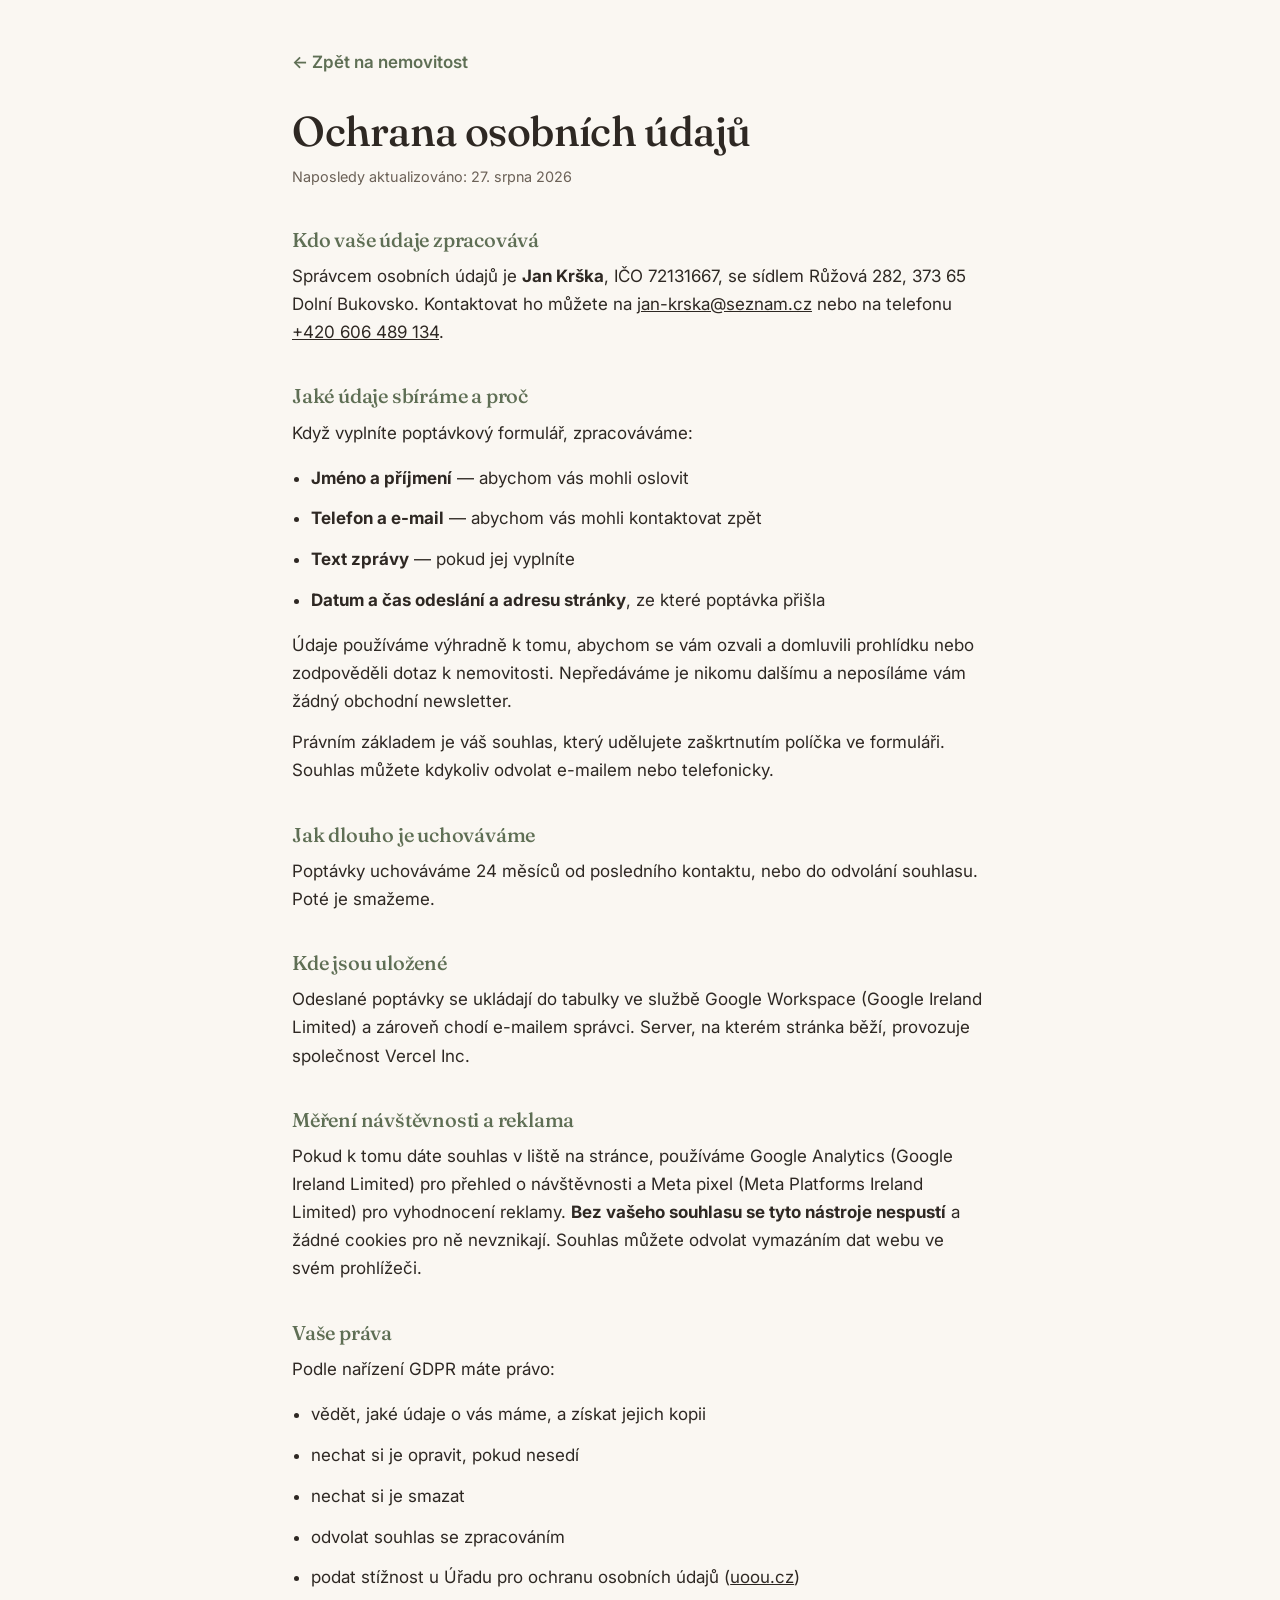
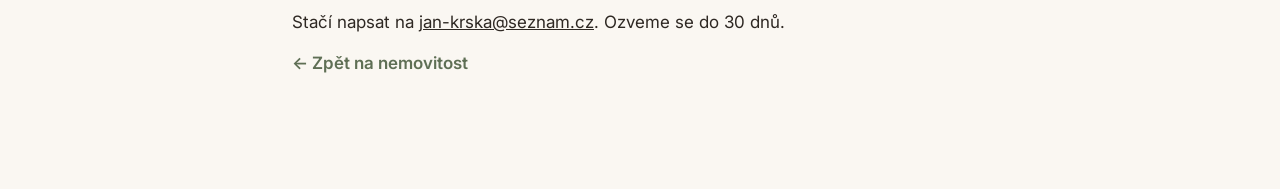
==== zasady-ochrany-osobnich-udaju.html @ 776057e8 "add property landing page for Adamov 5+kk Single-page site for one property, built for paid traffic " ====
<!DOCTYPE html>
<html lang="cs">
<head>
<meta charset="utf-8">
<meta name="viewport" content="width=device-width, initial-scale=1">
<title>Ochrana osobních údajů — JK nemovitosti</title>
<meta name="robots" content="noindex">
<link rel="preconnect" href="https://fonts.googleapis.com">
<link rel="preconnect" href="https://fonts.gstatic.com" crossorigin>
<link href="https://fonts.googleapis.com/css2?family=Fraunces:opsz,wght@9..144,400;9..144,500;9..144,600&family=Inter:wght@400;500;600&display=swap" rel="stylesheet">
<link rel="stylesheet" href="css/style.css">
<style>
  .zasady { max-width: 760px; margin-inline: auto; padding: 3rem clamp(1.1rem, 4vw, 2rem) 5rem; }
  .zasady h1 { font-size: clamp(1.9rem, 4vw, 2.6rem); margin-bottom: .6rem; }
  .zasady h2 { font-size: 1.25rem; margin: 2.4rem 0 .7rem; color: var(--akcent); }
  .zasady p, .zasady li { margin: 0 0 .8rem; }
  .zasady ul { padding-left: 1.2rem; }
  .zasady .datum { color: var(--text-tlum); font-size: .9rem; margin-bottom: 2rem; }
  .doplnit { background: #F6E3DE; color: #8E3826; padding: .1rem .4rem; border-radius: 6px; font-weight: 600; }
  .zpet { display: inline-block; margin-bottom: 2rem; font-weight: 600; text-decoration: none; color: var(--akcent); }
</style>
</head>
<body>

<div class="zasady">
  <a class="zpet" href="index.html">← Zpět na nemovitost</a>

  <h1>Ochrana osobních údajů</h1>
  <p class="datum">Naposledy aktualizováno: 27. srpna 2026</p>

  <h2>Kdo vaše údaje zpracovává</h2>
  <p>
    Správcem osobních údajů je <strong>Jan Krška</strong>,
    IČO 72131667,
    se sídlem Růžová 282, 373 65 Dolní Bukovsko.
    Kontaktovat ho můžete na <a href="mailto:jan-krska@seznam.cz">jan-krska@seznam.cz</a>
    nebo na telefonu <a href="tel:+420606489134">+420 606 489 134</a>.
  </p>

  <h2>Jaké údaje sbíráme a proč</h2>
  <p>Když vyplníte poptávkový formulář, zpracováváme:</p>
  <ul>
    <li><strong>Jméno a příjmení</strong> — abychom vás mohli oslovit</li>
    <li><strong>Telefon a e-mail</strong> — abychom vás mohli kontaktovat zpět</li>
    <li><strong>Text zprávy</strong> — pokud jej vyplníte</li>
    <li><strong>Datum a čas odeslání a adresu stránky</strong>, ze které poptávka přišla</li>
  </ul>
  <p>
    Údaje používáme výhradně k tomu, abychom se vám ozvali a domluvili prohlídku nebo
    zodpověděli dotaz k nemovitosti. Nepředáváme je nikomu dalšímu a neposíláme vám
    žádný obchodní newsletter.
  </p>
  <p>
    Právním základem je váš souhlas, který udělujete zaškrtnutím políčka ve formuláři.
    Souhlas můžete kdykoliv odvolat e-mailem nebo telefonicky.
  </p>

  <h2>Jak dlouho je uchováváme</h2>
  <p>
    Poptávky uchováváme 24 měsíců od
    posledního kontaktu, nebo do odvolání souhlasu. Poté je smažeme.
  </p>

  <h2>Kde jsou uložené</h2>
  <p>
    Odeslané poptávky se ukládají do tabulky ve službě Google Workspace (Google Ireland
    Limited) a zároveň chodí e-mailem správci. Server, na kterém stránka běží, provozuje
    společnost Vercel Inc.
  </p>

  <h2>Měření návštěvnosti a reklama</h2>
  <p>
    Pokud k tomu dáte souhlas v liště na stránce, používáme Google Analytics (Google
    Ireland Limited) pro přehled o návštěvnosti a Meta pixel (Meta Platforms Ireland
    Limited) pro vyhodnocení reklamy. <strong>Bez vašeho souhlasu se tyto nástroje
    nespustí</strong> a žádné cookies pro ně nevznikají. Souhlas můžete odvolat vymazáním
    dat webu ve svém prohlížeči.
  </p>

  <h2>Vaše práva</h2>
  <p>Podle nařízení GDPR máte právo:</p>
  <ul>
    <li>vědět, jaké údaje o vás máme, a získat jejich kopii</li>
    <li>nechat si je opravit, pokud nesedí</li>
    <li>nechat si je smazat</li>
    <li>odvolat souhlas se zpracováním</li>
    <li>podat stížnost u Úřadu pro ochranu osobních údajů (<a href="https://www.uoou.cz" target="_blank" rel="noopener">uoou.cz</a>)</li>
  </ul>
  <p>
    Stačí napsat na <a href="mailto:jan-krska@seznam.cz">jan-krska@seznam.cz</a>.
    Ozveme se do 30 dnů.
  </p>

  <a class="zpet" href="index.html">← Zpět na nemovitost</a>
</div>

</body>
</html>
---- css/style.css ----
/* =========================================================
   Krška nemovitosti — styly
   Paleta vychází z fotek domu: krémová, greige, espresso,
   šalvějová zeleň a dub.
   ========================================================= */

:root {
  --pozadi:    #FAF7F2;
  --karty:     #F1EBE2;
  --karty-tmy: #E7DFD3;
  --text:      #2E2823;
  --text-tlum: #6B6157;
  --akcent:    #5F6F55;
  --akcent-tm: #4C5A44;
  --dub:       #B08D6A;
  --bila:      #FFFFFF;

  --r-karta:   20px;
  --r-tlacitko:14px;
  --r-male:    12px;

  --sirka:     1180px;
  --sirka-uzka: 780px;

  --sekce-y:   clamp(2.4rem, 5vw, 4.2rem);
}

* { box-sizing: border-box; }

/* Rolování na formulář si řídí js/main.js. Vlastnost scroll-behavior: smooth
   se tu záměrně nepoužívá — prohlížeč animaci přeruší, jakmile se během ní
   doloží obrázek, a tlačítko pak nikam neskočí. */
@media (prefers-reduced-motion: reduce) {
  *, *::before, *::after { animation-duration: .01ms !important; transition-duration: .01ms !important; }
}

body {
  margin: 0;
  background: var(--pozadi);
  color: var(--text);
  font-family: 'Inter', -apple-system, BlinkMacSystemFont, 'Segoe UI', sans-serif;
  font-size: 17px;
  line-height: 1.65;
  -webkit-font-smoothing: antialiased;
  /* místo pro mobilní lištu, ať nepřekrývá patičku */
  padding-bottom: env(safe-area-inset-bottom);
}

img { max-width: 100%; display: block; }

h1, h2, h3 {
  font-family: 'Fraunces', Georgia, 'Times New Roman', serif;
  font-weight: 500;
  line-height: 1.15;
  letter-spacing: -0.01em;
  margin: 0;
}

a { color: inherit; }

.obal { width: 100%; max-width: var(--sirka); margin-inline: auto; padding-inline: clamp(1.1rem, 4vw, 2rem); }

/* ---------- Tlačítka ---------- */
.tlacitko {
  display: inline-flex;
  align-items: center;
  justify-content: center;
  gap: .5rem;
  padding: 1rem 1.75rem;
  border: 1.5px solid transparent;
  border-radius: var(--r-tlacitko);
  font: inherit;
  font-weight: 600;
  font-size: 1rem;
  text-decoration: none;
  cursor: pointer;
  transition: background-color .18s ease, color .18s ease, transform .12s ease;
}
.tlacitko:active { transform: translateY(1px); }
.tlacitko--hlavni { background: var(--akcent); color: var(--bila); }
.tlacitko--hlavni:hover { background: var(--akcent-tm); }
.tlacitko--obrys { background: transparent; color: var(--text); border-color: var(--text); }
.tlacitko--obrys:hover { background: var(--text); color: var(--pozadi); }
.tlacitko--male { padding: .65rem 1.15rem; font-size: .92rem; border-radius: var(--r-male); }
.tlacitko--siroke { width: 100%; padding-block: 1.15rem; }

:where(a, button, input, textarea, [tabindex]):focus-visible {
  outline: 3px solid var(--dub);
  outline-offset: 3px;
}

/* ---------- Hlavička ---------- */
.hlavicka {
  position: sticky;
  top: 0;
  z-index: 60;
  background: color-mix(in srgb, var(--pozadi) 88%, transparent);
  backdrop-filter: blur(12px);
  border-bottom: 1px solid transparent;
  transition: border-color .2s ease;
}
.hlavicka--posunuta { border-bottom-color: var(--karty-tmy); }
.hlavicka__obal { display: flex; align-items: center; justify-content: space-between; gap: 1rem; min-height: 68px; }
.znacka { display: inline-flex; }

/* ---------- Logo ---------- */
.logo { display: inline-flex; align-items: center; gap: .6rem; text-decoration: none; color: inherit; }
.logo__znak {
  width: 38px; height: 38px; flex: 0 0 auto;
  border-radius: 50%;
  background: var(--akcent); color: var(--pozadi);
  display: grid; place-items: center;
  font-family: 'Fraunces', Georgia, serif; font-size: 1rem; font-weight: 600;
  letter-spacing: .02em; padding-left: .02em;
}
.logo__nazev {
  font-family: 'Fraunces', Georgia, serif; font-size: 1.16rem; font-weight: 600;
  letter-spacing: -0.01em; white-space: nowrap;
}
.logo--svetle .logo__znak { background: var(--pozadi); color: var(--text); }
.logo--svetle .logo__nazev { color: #FBF8F3; }
@media (max-width: 420px) {
  .logo__znak { width: 32px; height: 32px; font-size: .88rem; }
  .logo__nazev { font-size: 1rem; }
}
.hlavicka__akce { display: flex; align-items: center; gap: 1rem; }

.tel-odkaz {
  display: inline-flex; align-items: center; gap: .45rem;
  font-weight: 600; font-size: .97rem; text-decoration: none;
  white-space: nowrap;
}
.tel-odkaz:hover { color: var(--akcent); }
.tel-odkaz__ikona { color: var(--akcent); }

@media (max-width: 720px) {
  .hlavicka__akce .tlacitko { display: none; }
}

/* ---------- Úvodní blok ---------- */
.hero { position: relative; isolation: isolate; min-height: min(88vh, 780px); display: flex; align-items: flex-end; }
.hero__foto { position: absolute; inset: 0; width: 100%; height: 100%; object-fit: cover; z-index: -2; }
.hero__zaves {
  position: absolute; inset: 0; z-index: -1;
  background: linear-gradient(to top, rgba(20,17,14,.86) 0%, rgba(20,17,14,.62) 38%, rgba(20,17,14,.18) 70%, rgba(20,17,14,.35) 100%);
}
.hero__obsah { color: #FBF8F3; padding-block: clamp(2.5rem, 6vw, 4.5rem); }
.hero__stitek {
  display: inline-block; margin: 0 0 1rem;
  padding: .38rem .85rem;
  background: rgba(251,248,243,.16);
  border: 1px solid rgba(251,248,243,.32);
  border-radius: 999px;
  font-size: .82rem; font-weight: 600; letter-spacing: .04em; text-transform: uppercase;
}
.hero__nadpis { font-size: clamp(2.1rem, 5.4vw, 3.7rem); max-width: 17ch; margin-bottom: .8rem; }
.hero__lokalita { display: flex; align-items: center; gap: .45rem; margin: 0 0 1.4rem; font-size: 1.05rem; opacity: .92; }
.hero__spendlik { width: 1.15rem; height: 1.15rem; flex: 0 0 auto; }
.hero__cena { margin: 0 0 1.8rem; font-family: 'Fraunces', Georgia, serif; font-size: clamp(1.7rem, 4vw, 2.5rem); font-weight: 600; }
.hero__cena small { display: block; font-family: 'Inter', sans-serif; font-size: .92rem; font-weight: 400; opacity: .82; margin-top: .3rem; }

.hero__body { display: flex; flex-wrap: wrap; gap: .6rem; list-style: none; margin: 0 0 2rem; padding: 0; }
.hero__body li {
  background: rgba(251,248,243,.13);
  border: 1px solid rgba(251,248,243,.26);
  border-radius: var(--r-male);
  padding: .6rem 1rem;
  backdrop-filter: blur(4px);
}
.hero__body strong { display: block; font-size: 1.1rem; font-weight: 600; }
.hero__body span { font-size: .8rem; opacity: .82; }

.hero__tlacitka { display: flex; flex-wrap: wrap; gap: .75rem; }
.hero .tlacitko--obrys { color: #FBF8F3; border-color: rgba(251,248,243,.7); }
.hero .tlacitko--obrys:hover { background: #FBF8F3; color: var(--text); }

@media (max-width: 720px) {
  .hero { min-height: 82vh; }
  .hero__tlacitka { display: none; }  /* na mobilu je místo nich spodní lišta */
}

/* ---------- Sekce ---------- */
.sekce { width: 100%; max-width: var(--sirka); margin-inline: auto; padding: var(--sekce-y) clamp(1.1rem, 4vw, 2rem); }
.sekce--uzka { max-width: calc(var(--sirka-uzka) + 4rem); }

.nadpis { font-size: clamp(1.7rem, 3.6vw, 2.5rem); margin-bottom: .85rem; max-width: 22ch; }
.nadpis--stred { max-width: none; text-align: center; }
.podnadpis { color: var(--text-tlum); margin: 0 0 1.5rem; max-width: 58ch; }
.podnadpis--stred { margin-inline: auto; text-align: center; }
.podnadpis[hidden] { display: none; }

.text p { margin: 0 0 1.3rem; }
.text__mezinadpis { font-size: 1.15rem; color: var(--akcent); margin: 2rem 0 .55rem; }
.text p:last-child { margin-bottom: 0; }

.vyzva { margin-top: 1.8rem; }

/* ---------- Video ---------- */
.video { position: relative; border-radius: var(--r-karta); overflow: hidden; background: var(--karty-tmy); aspect-ratio: 1920 / 820; }
.video video, .video img { width: 100%; height: 100%; object-fit: cover; }
.video__spustit {
  position: absolute; inset: 0;
  display: flex; flex-direction: column; align-items: center; justify-content: center; gap: .9rem;
  border: 0; background: rgba(20,17,14,.28); color: #FBF8F3;
  font: inherit; font-weight: 600; cursor: pointer;
  transition: background-color .2s ease;
}
.video__spustit:hover { background: rgba(20,17,14,.42); }
.video__sipka {
  width: 74px; height: 74px; border-radius: 50%;
  background: rgba(251,248,243,.94); color: var(--akcent);
  display: grid; place-items: center; font-size: 1.7rem; padding-left: .28em;
}
.video__vaha { font-size: .84rem; font-weight: 400; opacity: .88; }

/* ---------- Galerie ---------- */
.zalozky { display: flex; flex-wrap: wrap; gap: .5rem; margin-bottom: 1.5rem; }
.zalozka {
  padding: .6rem 1.1rem;
  border: 1.5px solid var(--karty-tmy);
  border-radius: 999px;
  background: transparent; color: var(--text-tlum);
  font: inherit; font-size: .93rem; font-weight: 500; cursor: pointer;
  transition: all .16s ease;
}
.zalozka:hover { border-color: var(--dub); color: var(--text); }
.zalozka[aria-selected="true"] { background: var(--akcent); border-color: var(--akcent); color: var(--bila); }

.upozorneni {
  display: flex; gap: .6rem;
  background: var(--karty); border-left: 3px solid var(--dub);
  border-radius: var(--r-male);
  padding: .85rem 1.1rem; margin: 0 0 1.5rem;
  font-size: .93rem; color: var(--text-tlum);
  max-width: 62ch;
}
.upozorneni[hidden] { display: none; }

.mrizka { display: grid; grid-template-columns: repeat(auto-fill, minmax(260px, 1fr)); gap: .8rem; }
.dlazdice {
  border: 0; padding: 0; margin: 0; cursor: zoom-in;
  border-radius: var(--r-karta); overflow: hidden;
  background: var(--karty-tmy);
  aspect-ratio: 3 / 2;
  position: relative;
}
.dlazdice img { width: 100%; height: 100%; object-fit: cover; transition: transform .4s ease; }
.dlazdice:hover img { transform: scale(1.04); }
.dlazdice--vysoka { grid-column: span 2; grid-row: span 2; aspect-ratio: auto; }
@media (max-width: 620px) {
  .dlazdice--vysoka { grid-column: span 1; grid-row: span 1; aspect-ratio: 3 / 2; }
}

/* ---------- Parametry ---------- */
/* Čtyři karty ve dvou řadách po dvou, na mobilu pod sebou. */
.parametry { display: grid; grid-template-columns: repeat(2, minmax(0, 1fr)); gap: 1rem; }
@media (max-width: 720px) { .parametry { grid-template-columns: 1fr; } }
.karta { background: var(--karty); border-radius: var(--r-karta); padding: 1.6rem 1.7rem; }
.karta__nadpis { font-size: 1.12rem; margin-bottom: 1rem; color: var(--akcent); }
.seznam { list-style: none; margin: 0; padding: 0; }
.seznam li {
  display: flex; justify-content: space-between; align-items: baseline; gap: 1rem;
  padding: .58rem 0;
  border-bottom: 1px solid var(--karty-tmy);
  font-size: .96rem;
}
.seznam li:last-child { border-bottom: 0; padding-bottom: 0; }
.seznam dt, .seznam .klic { color: var(--text-tlum); }
.seznam .hodnota { font-weight: 600; text-align: right; white-space: nowrap; }

/* ---------- Půdorys ---------- */
.pudorys-ram {
  border: 0; padding: 1rem; margin: 0; width: 100%; cursor: zoom-in;
  background: var(--bila); border-radius: var(--r-karta);
}
.pudorys-ram img { width: 100%; aspect-ratio: 2200 / 1644; object-fit: contain; border-radius: var(--r-male); }

/* ---------- Lokalita ---------- */
.lokalita { display: grid; grid-template-columns: 1.05fr .95fr; gap: 1.2rem; align-items: stretch; }
@media (max-width: 900px) { .lokalita { grid-template-columns: 1fr; } }

.lokalita__mapa { position: relative; border-radius: var(--r-karta); overflow: hidden; }
.lokalita__mapa img { width: 100%; height: 100%; min-height: 340px; object-fit: cover; }
.lokalita__odkaz {
  position: absolute; left: 1rem; bottom: 1rem;
  background: var(--bila); color: var(--text);
  padding: .7rem 1.15rem; border-radius: var(--r-male);
  font-size: .92rem; font-weight: 600; text-decoration: none;
}
.lokalita__odkaz:hover { background: var(--akcent); color: var(--bila); }

.lokalita__data { display: grid; gap: 1rem; }
.karta--doprava .seznam .hodnota { color: var(--akcent); }
.vybavenost { display: grid; grid-template-columns: repeat(auto-fit, minmax(220px, 1fr)); gap: 1rem; }
.vybavenost .karta { padding: 1.25rem 1.4rem; }
.vybavenost .karta__nadpis { font-size: 1rem; margin-bottom: .7rem; }
.vybavenost .seznam li { font-size: .9rem; padding: .42rem 0; }

/* Mapa jako poslední dlaždice v mřížce vybavenosti. */
.mapka {
  position: relative; display: block; overflow: hidden;
  border-radius: var(--r-karta); min-height: 180px;
  text-decoration: none;
}
.mapka img { width: 100%; height: 100%; min-height: 180px; object-fit: cover; }
.mapka__popis {
  position: absolute; left: .8rem; bottom: .8rem;
  background: var(--bila); color: var(--text);
  padding: .5rem .9rem; border-radius: var(--r-male);
  font-size: .86rem; font-weight: 600;
}
.mapka:hover .mapka__popis { background: var(--akcent); color: var(--bila); }

/* ---------- Makléř ---------- */
.makler {
  display: flex; align-items: center; gap: 1.8rem; flex-wrap: wrap;
  background: var(--karty); border-radius: var(--r-karta);
  padding: clamp(1.6rem, 4vw, 2.6rem);
}
.makler__portret {
  width: 108px; height: 108px; flex: 0 0 auto;
  border-radius: 50%; overflow: hidden;
  background: var(--akcent); color: var(--bila);
  display: grid; place-items: center;
  font-family: 'Fraunces', Georgia, serif; font-size: 2.1rem; font-weight: 600;
}
.makler__portret img { width: 100%; height: 100%; object-fit: cover; }
.makler__text { flex: 1 1 260px; }
.makler__jmeno { font-size: 1.5rem; margin-bottom: .2rem; }
.makler__role { color: var(--text-tlum); font-size: .92rem; margin: 0 0 .9rem; }
.makler__popis { margin: 0 0 1.3rem; font-size: .98rem; }
.makler__kontakty { display: flex; flex-direction: column; align-items: flex-start; gap: .55rem; }
.makler__kontakt {
  display: inline-flex; align-items: center; gap: .65rem;
  font-family: 'Fraunces', Georgia, serif; font-size: 1.4rem; font-weight: 600;
  text-decoration: none; color: var(--akcent);
  word-break: break-word;
}
.makler__kontakt:hover { text-decoration: underline; }
.makler__ikona { width: 1.35rem; height: 1.35rem; flex: 0 0 auto; }
@media (max-width: 480px) { .makler__kontakt { font-size: 1.15rem; } }

/* ---------- Formulář ---------- */
.poptavka { background: var(--karty); border-radius: var(--r-karta); padding: clamp(1.6rem, 5vw, 3rem); }
.formular { display: grid; grid-template-columns: 1fr 1fr; gap: 1rem; max-width: 560px; margin-inline: auto; }
.pole { grid-column: 1 / -1; display: grid; gap: .4rem; }
.pole--pul { grid-column: span 1; }
@media (max-width: 560px) { .pole--pul { grid-column: 1 / -1; } }

.pole label { font-size: .88rem; font-weight: 600; }
.volitelne { font-weight: 400; color: var(--text-tlum); }
.pole input, .pole textarea {
  font: inherit; font-size: 1rem;
  padding: .85rem 1rem;
  border: 1.5px solid var(--karty-tmy);
  border-radius: var(--r-tlacitko);
  background: var(--bila);
  color: var(--text);
  width: 100%;
  resize: vertical;
}
.pole input:focus, .pole textarea:focus { border-color: var(--akcent); }
.pole input[aria-invalid="true"], .pole textarea[aria-invalid="true"] { border-color: #A6432F; }

.past { position: absolute; left: -9999px; width: 1px; height: 1px; overflow: hidden; }

.souhlas {
  grid-column: 1 / -1;
  display: flex; gap: .65rem; align-items: flex-start;
  font-size: .88rem; color: var(--text-tlum); line-height: 1.5;
  cursor: pointer;
}
.souhlas input { margin-top: .18rem; width: 1.05rem; height: 1.05rem; accent-color: var(--akcent); flex: 0 0 auto; }
.souhlas--chyba { color: #A6432F; }

.formular .tlacitko { grid-column: 1 / -1; }

.hlaska { grid-column: 1 / -1; margin: 0; padding: .9rem 1.1rem; border-radius: var(--r-male); font-size: .94rem; }
.hlaska--ok { background: color-mix(in srgb, var(--akcent) 14%, var(--bila)); color: var(--akcent-tm); }
.hlaska--chyba { background: #F6E3DE; color: #8E3826; }

/* ---------- Patička ---------- */
.paticka { background: var(--text); color: #E8E0D5; padding-block: 2.5rem; margin-bottom: 76px; }
@media (min-width: 721px) { .paticka { margin-bottom: 0; } }
.paticka__obal { display: flex; flex-wrap: wrap; gap: 1rem 2rem; justify-content: space-between; align-items: center; font-size: .9rem; }
.paticka a { color: #E8E0D5; }
.paticka__radek { display: flex; flex-wrap: wrap; gap: 1.2rem; align-items: center; }

/* ---------- Mobilní lišta ---------- */
.lista {
  position: fixed; left: 0; right: 0; bottom: 0; z-index: 70;
  display: none; gap: .6rem;
  padding: .7rem clamp(.8rem, 4vw, 1rem);
  padding-bottom: calc(.7rem + env(safe-area-inset-bottom));
  background: color-mix(in srgb, var(--pozadi) 94%, transparent);
  backdrop-filter: blur(12px);
  border-top: 1px solid var(--karty-tmy);
}
.lista__tlacitko {
  flex: 1; display: grid; place-items: center;
  padding: .95rem .5rem;
  border-radius: var(--r-tlacitko);
  font-weight: 600; font-size: .98rem; text-decoration: none;
}
.lista__tlacitko--hlavni { background: var(--akcent); color: var(--bila); }
.lista__tlacitko--obrys { border: 1.5px solid var(--text); color: var(--text); }
@media (max-width: 720px) { .lista { display: flex; } }

/* ---------- Zvětšení obrázku ---------- */
.lupa {
  position: fixed; inset: 0; z-index: 90;
  background: rgba(20,17,14,.94);
  display: grid; place-items: center;
  padding: clamp(1rem, 4vw, 3rem);
}
.lupa[hidden] { display: none; }
.lupa__ram { margin: 0; max-width: 100%; max-height: 100%; display: grid; gap: .9rem; justify-items: center; }
.lupa__ram img { max-width: 100%; max-height: 82vh; border-radius: var(--r-male); object-fit: contain; }
.lupa__ram figcaption { color: #E8E0D5; font-size: .92rem; text-align: center; }
.lupa__zavrit, .lupa__sip {
  position: absolute; z-index: 2;
  border: 0; background: rgba(251,248,243,.14); color: #FBF8F3;
  border-radius: 50%; cursor: pointer;
  display: grid; place-items: center;
  transition: background-color .16s ease;
}
.lupa__zavrit:hover, .lupa__sip:hover { background: rgba(251,248,243,.3); }
.lupa__zavrit { top: 1.1rem; right: 1.1rem; width: 46px; height: 46px; font-size: 1.1rem; }
.lupa__sip { top: 50%; transform: translateY(-50%); width: 52px; height: 52px; font-size: 2rem; line-height: 1; padding-bottom: .18em; }
.lupa__sip--vlevo { left: clamp(.5rem, 2vw, 1.5rem); }
.lupa__sip--vpravo { right: clamp(.5rem, 2vw, 1.5rem); }
@media (max-width: 620px) { .lupa__sip { width: 42px; height: 42px; font-size: 1.6rem; } }

/* ---------- Lišta se souhlasem ---------- */
.cookies {
  position: fixed; z-index: 80;
  left: clamp(.7rem, 3vw, 1.5rem);
  right: clamp(.7rem, 3vw, 1.5rem);
  bottom: clamp(.7rem, 3vw, 1.5rem);
  max-width: 520px;
  background: var(--bila);
  border: 1px solid var(--karty-tmy);
  border-radius: var(--r-karta);
  padding: 1.3rem 1.5rem;
  box-shadow: 0 12px 40px rgba(46,40,35,.16);
}
.cookies[hidden] { display: none; }
.cookies p { margin: 0 0 1rem; font-size: .92rem; color: var(--text-tlum); }
.cookies__tlacitka { display: flex; gap: .6rem; justify-content: flex-end; }
@media (max-width: 720px) { .cookies { bottom: calc(76px + env(safe-area-inset-bottom) + .7rem); } }
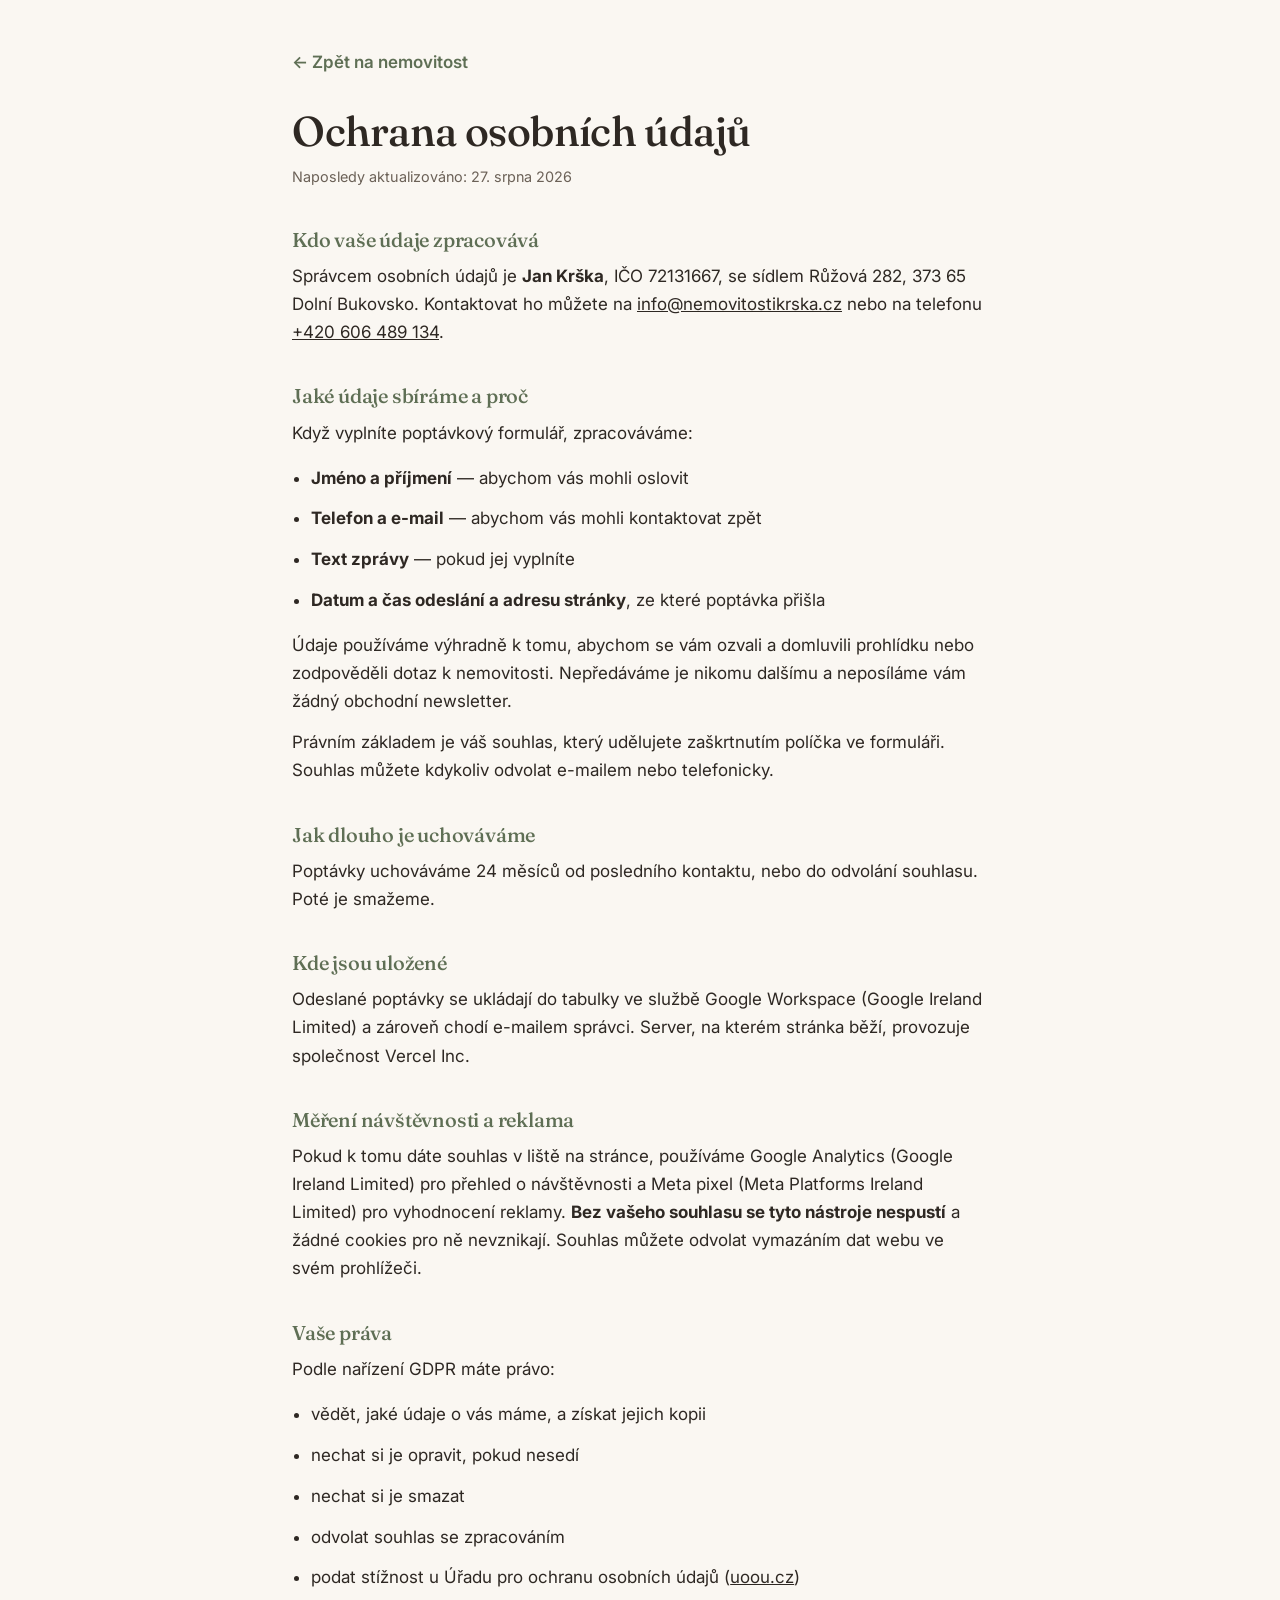
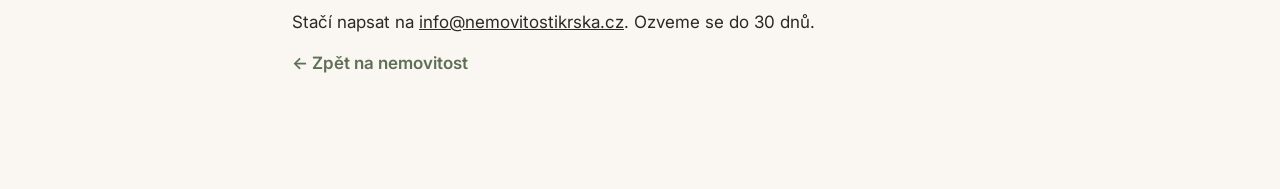
==== commit 9191b795: "change contact email to info@nemovitostikrska.cz Co-Authored-By: Claude Opus 5 (1M context) <noreply" ====
--- a/zasady-ochrany-osobnich-udaju.html
+++ b/zasady-ochrany-osobnich-udaju.html
@@ -3,8 +3,40 @@
 <head>
 <meta charset="utf-8">
 <meta name="viewport" content="width=device-width, initial-scale=1">
-<title>Ochrana osobních údajů — JK nemovitosti</title>
-<meta name="robots" content="noindex">
+<title>Ochrana osobních údajů — Nemovitosti Krška</title>
+<meta name="description" content="Jak Jan Krška, IČO 72131667, nakládá s údaji z poptávkového formuláře na webu Nemovitosti Krška: co sbírá, proč, jak dlouho uchovává a jaká máte práva.">
+<meta name="robots" content="noindex, follow">
+<link rel="canonical" href="https://www.nemovitostikrska.cz/zasady-ochrany-osobnich-udaju.html">
+
+<meta property="og:type" content="article">
+<meta property="og:url" content="https://www.nemovitostikrska.cz/zasady-ochrany-osobnich-udaju.html">
+<meta property="og:title" content="Ochrana osobních údajů — Nemovitosti Krška">
+<meta property="og:description" content="Jak nakládáme s údaji z poptávkového formuláře: co sbíráme, proč, jak dlouho to uchováváme a jaká máte práva.">
+<meta property="og:image" content="https://www.nemovitostikrska.cz/assets/dum-adamov-5kk-nahled-sdileni.jpg">
+<meta property="og:image:width" content="1200">
+<meta property="og:image:height" content="630">
+<meta property="og:site_name" content="Nemovitosti Krška">
+<meta property="og:locale" content="cs_CZ">
+
+<meta name="twitter:card" content="summary_large_image">
+<meta name="twitter:title" content="Ochrana osobních údajů — Nemovitosti Krška">
+<meta name="twitter:description" content="Jak nakládáme s údaji z poptávkového formuláře.">
+<meta name="twitter:image" content="https://www.nemovitostikrska.cz/assets/dum-adamov-5kk-nahled-sdileni.jpg">
+
+<meta name="theme-color" content="#5F6F55">
+<link rel="icon" href="data:image/svg+xml,<svg xmlns='http://www.w3.org/2000/svg' viewBox='0 0 100 100'><circle cx='50' cy='50' r='50' fill='%235F6F55'/><text x='50' y='68' text-anchor='middle' font-family='Georgia,serif' font-weight='600' font-size='46' fill='%23FAF7F2'>NK</text></svg>">
+<link rel="apple-touch-icon" href="assets/apple-touch-icon.png">
+
+<script type="application/ld+json">
+{
+  "@context": "https://schema.org",
+  "@type": "BreadcrumbList",
+  "itemListElement": [
+    { "@type": "ListItem", "position": 1, "name": "Nemovitost v Adamově", "item": "https://www.nemovitostikrska.cz/" },
+    { "@type": "ListItem", "position": 2, "name": "Ochrana osobních údajů" }
+  ]
+}
+</script>
 <link rel="preconnect" href="https://fonts.googleapis.com">
 <link rel="preconnect" href="https://fonts.gstatic.com" crossorigin>
 <link href="https://fonts.googleapis.com/css2?family=Fraunces:opsz,wght@9..144,400;9..144,500;9..144,600&family=Inter:wght@400;500;600&display=swap" rel="stylesheet">
@@ -33,7 +65,7 @@
     Správcem osobních údajů je <strong>Jan Krška</strong>,
     IČO 72131667,
     se sídlem Růžová 282, 373 65 Dolní Bukovsko.
-    Kontaktovat ho můžete na <a href="mailto:jan-krska@seznam.cz">jan-krska@seznam.cz</a>
+    Kontaktovat ho můžete na <a href="mailto:info@nemovitostikrska.cz">info@nemovitostikrska.cz</a>
     nebo na telefonu <a href="tel:+420606489134">+420 606 489 134</a>.
   </p>
 
@@ -87,7 +119,7 @@
     <li>podat stížnost u Úřadu pro ochranu osobních údajů (<a href="https://www.uoou.cz" target="_blank" rel="noopener">uoou.cz</a>)</li>
   </ul>
   <p>
-    Stačí napsat na <a href="mailto:jan-krska@seznam.cz">jan-krska@seznam.cz</a>.
+    Stačí napsat na <a href="mailto:info@nemovitostikrska.cz">info@nemovitostikrska.cz</a>.
     Ozveme se do 30 dnů.
   </p>
 
--- a/css/style.css
+++ b/css/style.css
@@ -1,5 +1,5 @@
 /* =========================================================
-   Krška nemovitosti — styly
+   Nemovitosti Krška — styly
    Paleta vychází z fotek domu: krémová, greige, espresso,
    šalvějová zeleň a dub.
    ========================================================= */
@@ -105,22 +105,12 @@
 
 /* ---------- Logo ---------- */
 .logo { display: inline-flex; align-items: center; gap: .6rem; text-decoration: none; color: inherit; }
-.logo__znak {
-  width: 38px; height: 38px; flex: 0 0 auto;
-  border-radius: 50%;
-  background: var(--akcent); color: var(--pozadi);
-  display: grid; place-items: center;
-  font-family: 'Fraunces', Georgia, serif; font-size: 1rem; font-weight: 600;
-  letter-spacing: .02em; padding-left: .02em;
-}
 .logo__nazev {
   font-family: 'Fraunces', Georgia, serif; font-size: 1.16rem; font-weight: 600;
   letter-spacing: -0.01em; white-space: nowrap;
 }
-.logo--svetle .logo__znak { background: var(--pozadi); color: var(--text); }
 .logo--svetle .logo__nazev { color: #FBF8F3; }
 @media (max-width: 420px) {
-  .logo__znak { width: 32px; height: 32px; font-size: .88rem; }
   .logo__nazev { font-size: 1rem; }
 }
 .hlavicka__akce { display: flex; align-items: center; gap: 1rem; }
@@ -325,6 +315,12 @@
   font-family: 'Fraunces', Georgia, serif; font-size: 2.1rem; font-weight: 600;
 }
 .makler__portret img { width: 100%; height: 100%; object-fit: cover; }
+/* S fotkou je portrét větší a na výšku — kolečko zůstává jen pro iniciály. */
+.makler__portret--foto {
+  width: clamp(180px, 26vw, 240px); height: auto; aspect-ratio: 4 / 5;
+  border-radius: var(--r-karta); background: none;
+}
+@media (max-width: 560px) { .makler__portret--foto { width: 160px; } }
 .makler__text { flex: 1 1 260px; }
 .makler__jmeno { font-size: 1.5rem; margin-bottom: .2rem; }
 .makler__role { color: var(--text-tlum); font-size: .92rem; margin: 0 0 .9rem; }
@@ -349,6 +345,8 @@
 
 .pole label { font-size: .88rem; font-weight: 600; }
 .volitelne { font-weight: 400; color: var(--text-tlum); }
+.povinne { color: #A6432F; font-weight: 700; }
+.povinne-pozn { grid-column: 1 / -1; margin: 0; font-size: .82rem; color: var(--text-tlum); }
 .pole input, .pole textarea {
   font: inherit; font-size: 1rem;
   padding: .85rem 1rem;
@@ -382,6 +380,14 @@
 /* ---------- Patička ---------- */
 .paticka { background: var(--text); color: #E8E0D5; padding-block: 2.5rem; margin-bottom: 76px; }
 @media (min-width: 721px) { .paticka { margin-bottom: 0; } }
+.paticka__odkazy {
+  display: flex; flex-wrap: wrap; gap: .35rem 1.4rem;
+  padding-bottom: 1.4rem; margin-bottom: 1.4rem;
+  border-bottom: 1px solid rgba(232,224,213,.18);
+  font-size: .9rem;
+}
+.paticka__odkazy a { color: #C9C0B2; text-decoration: none; }
+.paticka__odkazy a:hover { color: #FBF8F3; text-decoration: underline; }
 .paticka__obal { display: flex; flex-wrap: wrap; gap: 1rem 2rem; justify-content: space-between; align-items: center; font-size: .9rem; }
 .paticka a { color: #E8E0D5; }
 .paticka__radek { display: flex; flex-wrap: wrap; gap: 1.2rem; align-items: center; }
